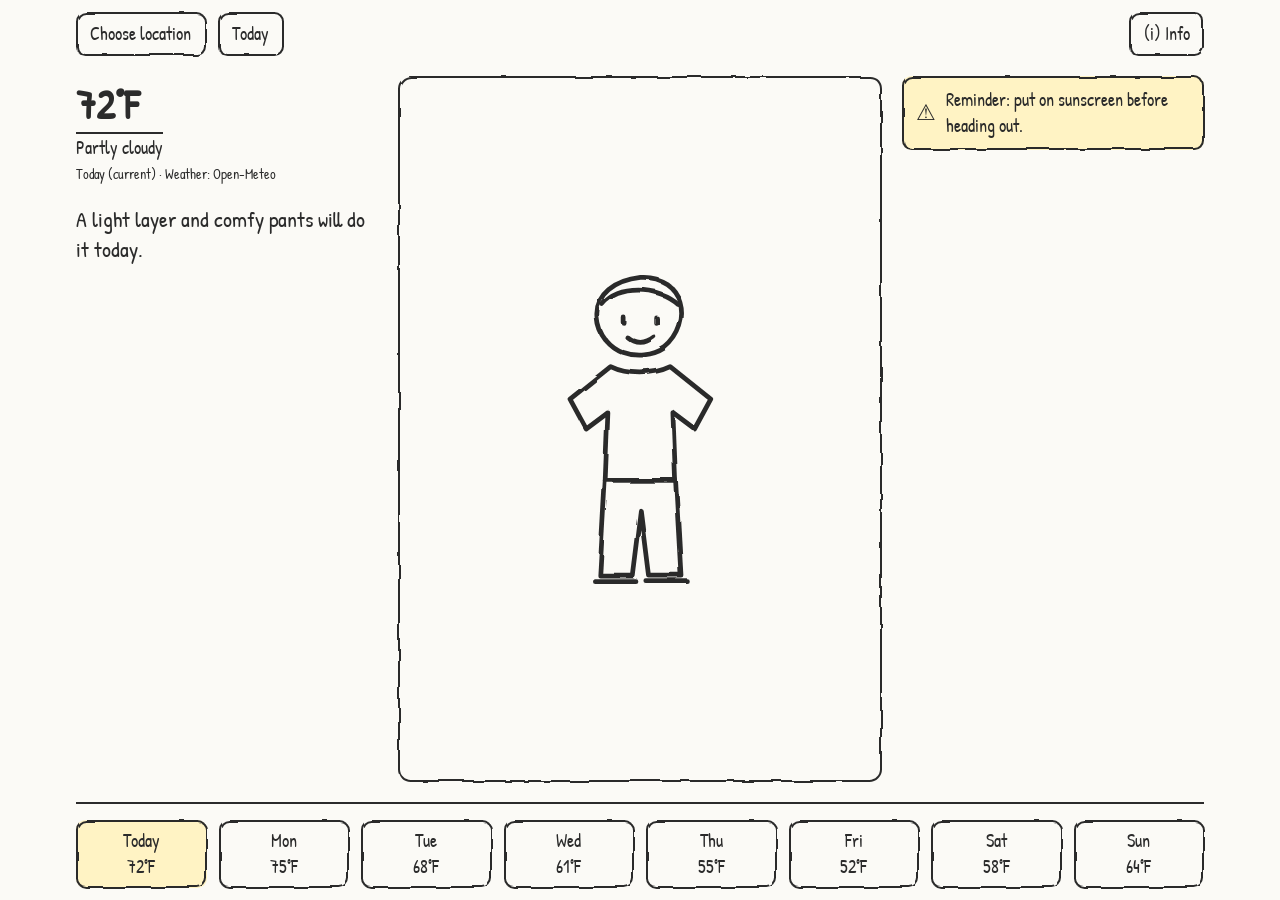
==== index.html @ 9ff26568 "Add manual location entry with US geocoding picker and saved location Co-Authored-By: Claude Sonnet " ====
<!DOCTYPE html>
<html lang="en">
<head>
  <meta charset="utf-8">
  <meta name="viewport" content="width=device-width, initial-scale=1">
  <title>WeatherFit</title>
  <link rel="stylesheet" href="styles.css">
</head>
<body>
  <!-- Pencil-wobble filter used by .sketch borders and the character drawing -->
  <svg width="0" height="0" style="position:absolute" aria-hidden="true" focusable="false">
    <filter id="rough" x="-5%" y="-5%" width="110%" height="110%">
      <feTurbulence type="fractalNoise" baseFrequency="0.035" numOctaves="2" seed="4" result="noise"/>
      <feDisplacementMap in="SourceGraphic" in2="noise" scale="4"/>
    </filter>
  </svg>
  <div class="screen">
    <!-- Top bar: location (left) and date (right) controls -->
    <header class="top-bar">
      <button type="button" class="control" id="location-button">Austin, TX</button>
      <button type="button" class="control" id="date-button">Today</button>
    </header>

    <!-- Temperature, condition, and context line (Req 16) -->
    <section class="conditions" aria-label="Weather conditions">
      <p class="temp">72°F</p>
      <p class="condition">Partly cloudy</p>
      <p class="context">Today (current) · Weather: Open-Meteo</p>
    </section>

    <!-- Character is the focus of the screen -->
    <section class="character" aria-label="Outfit recommendation">
      <svg class="character-art" role="img" aria-label="Placeholder character in a light outfit" viewBox="0 0 200 260">
        <g fill="none" stroke="currentColor" stroke-width="3.5" stroke-linecap="round" stroke-linejoin="round" filter="url(#rough)">
          <!-- head, hair, face -->
          <path d="M100 18 C132 16 140 52 118 70 C100 82 70 74 68 48 C66 30 82 20 100 18 Z"/>
          <path d="M72 38 C84 24 112 24 128 38"/>
          <path d="M88 48 v4 M112 48 v4"/>
          <path d="M90 62 Q100 70 110 62"/>
          <!-- light layer: loose top with sleeves -->
          <path d="M78 84 C90 90 110 90 122 84 L152 108 L140 130 L124 118 L126 168 L74 168 L76 118 L60 130 L48 108 Z"/>
          <!-- comfy pants -->
          <path d="M74 168 L70 238 L94 238 L100 190 L106 238 L130 238 L126 168"/>
          <!-- shoes -->
          <path d="M66 242 L96 242 M104 242 L134 242"/>
        </g>
      </svg>
    </section>

    <p class="recommendation" id="recommendation">A light layer and comfy pants will do it today.</p>

    <div class="reminder" role="note">
      <span class="reminder-icon" aria-hidden="true">⚠</span>
      <span id="reminder-text">Reminder: put on sunscreen before heading out.</span>
    </div>

    <!-- 7-day forecast strip: laptop layout only (hidden on phone) -->
    <nav class="forecast-strip" aria-label="7-day forecast">
      <button type="button" class="control day" aria-pressed="true">Today<br>72°F</button>
      <button type="button" class="control day" aria-pressed="false">Mon<br>75°F</button>
      <button type="button" class="control day" aria-pressed="false">Tue<br>68°F</button>
      <button type="button" class="control day" aria-pressed="false">Wed<br>61°F</button>
      <button type="button" class="control day" aria-pressed="false">Thu<br>55°F</button>
      <button type="button" class="control day" aria-pressed="false">Fri<br>52°F</button>
      <button type="button" class="control day" aria-pressed="false">Sat<br>58°F</button>
      <button type="button" class="control day" aria-pressed="false">Sun<br>64°F</button>
    </nav>

    <footer class="bottom-bar">
      <a class="control info-link" href="info.html" aria-label="Info">(i) Info</a>
    </footer>
  </div>
  <!-- Location picker: search a US city or ZIP, then choose a match (city shown with state) -->
  <dialog id="location-dialog" aria-labelledby="location-title">
    <h2 id="location-title">Choose a US location</h2>
    <form id="location-form">
      <label for="location-input">City or ZIP code</label>
      <div class="search-row">
        <input id="location-input" type="search" autocomplete="off" required>
        <button type="submit" class="control">Search</button>
      </div>
    </form>
    <p id="location-message" role="status"></p>
    <ul id="location-results"></ul>
    <button type="button" class="control" id="location-close">Close</button>
  </dialog>
  <script type="module" src="js/main.js"></script>
</body>
</html>
---- styles.css ----
/* Shared styles for index.html and info.html */
:root {
  --ink: #2b2b2b;
  --paper: #fbfaf6;
  --line: #2b2b2b;
  --accent-bg: #fff3c4;
  --gap: 0.75rem;
}

* { box-sizing: border-box; }

body {
  margin: 0;
  font-family: system-ui, sans-serif;
  line-height: 1.4;
  color: var(--ink);
  background: var(--paper);
}

/* Interactive elements: at least 44x44px, visible focus ring */
.control {
  min-width: 44px;
  min-height: 44px;
  padding: 0.5rem 0.9rem;
  display: inline-flex;
  align-items: center;
  justify-content: center;
  font: inherit;
  color: var(--ink);
  background: var(--paper);
  border: 2px solid var(--line);
  border-radius: 0.6rem;
  text-decoration: none;
  cursor: pointer;
}

:focus-visible {
  outline: 3px solid #0b57d0;
  outline-offset: 2px;
}

/* Main screen, phone: single column filling the viewport */
.screen {
  min-height: 100dvh;
  max-width: 32rem;
  margin: 0 auto;
  padding: var(--gap);
  display: flex;
  flex-direction: column;
  gap: var(--gap);
}

.top-bar {
  display: flex;
  justify-content: space-between;
  gap: var(--gap);
}

.conditions { text-align: center; }
.conditions p { margin: 0; }
.temp { font-size: 2.5rem; font-weight: 700; }
.condition { font-size: 1.1rem; border-top: 2px solid var(--line); display: inline-block; padding-top: 0.15rem; }
.context { font-size: 0.85rem; margin-top: 0.25rem !important; }

/* Character panel takes the remaining height */
.character {
  flex: 1 1 auto;
  min-height: 14rem;
  display: flex;
  align-items: center;
  justify-content: center;
  border: 2px solid var(--line);
  border-radius: 0.8rem;
}

.character-art { height: 100%; max-height: 22rem; width: auto; color: var(--ink); }

.recommendation {
  margin: 0;
  text-align: center;
  font-size: 1.15rem;
}

.reminder {
  display: flex;
  align-items: center;
  gap: 0.6rem;
  padding: 0.7rem 0.9rem;
  background: var(--accent-bg);
  border: 2px solid var(--line);
  border-radius: 0.6rem;
}

.reminder-icon { font-size: 1.4rem; }

/* Info button sits at the bottom-left for one-handed thumb reach */
.bottom-bar { display: flex; justify-content: flex-start; }

/* Info screen (info.html) */
.info {
  max-width: 40rem;
  margin: 0 auto;
  padding: var(--gap);
}

.info section { margin-top: 1.5rem; }
.info h2 { margin: 0 0 0.25rem; font-size: 1.3rem; }
.info p { margin: 0.25rem 0; }
.info a:not(.control) { color: #0b57d0; text-decoration: underline; }
.info-title { margin: 0; font-size: 1.6rem; font-weight: 400; }

/* Forecast strip is laptop-only */
.forecast-strip { display: none; }

.day[aria-pressed="true"] { background: var(--accent-bg); }

/* Main screen, laptop: left text column, character center, reminder right, 7-day strip along the bottom */
@media (min-width: 900px) {
  .screen {
    max-width: 72rem;
    display: grid;
    grid-template-columns: 1fr 1.6fr 1fr;
    grid-template-rows: auto auto 1fr auto;
    grid-template-areas:
      "top       top       info"
      "cond      character reminder"
      "rec       character reminder"
      "strip     strip     strip";
    gap: 1.25rem;
  }

  .screen .top-bar { grid-area: top; justify-content: flex-start; }
  .bottom-bar { display: contents; }
  .info-link { grid-area: info; justify-self: end; align-self: start; }

  /* Temp/condition and the recommendation stack in the left column */
  .conditions { grid-area: cond; text-align: left; align-self: start; }
  .recommendation { grid-area: rec; align-self: start; text-align: left; font-size: 1.35rem; }

  .character { grid-area: character; min-height: 24rem; }
  .reminder { grid-area: reminder; align-self: start; }

  .forecast-strip {
    grid-area: strip;
    display: flex;
    gap: var(--gap);
    padding-top: 1rem;
    border-top: 2px solid var(--line);
  }
  .day { flex: 1 1 0; text-align: center; }
}

/* Hand-drawn look: handwriting font + pencil-wobbled borders */
@font-face {
  font-family: "Patrick Hand";
  src: url("assets/fonts/PatrickHand-Regular.ttf") format("truetype");
  font-display: swap;
}

body { font-family: "Patrick Hand", "Comic Sans MS", cursive, sans-serif; font-size: 1.15rem; }

/* Border moves to a pseudo-element so the wobble filter distorts the line, not the text */
.control,
.character,
.reminder {
  position: relative;
  border: none;
}

.control::before,
.character::before,
.reminder::before {
  content: "";
  position: absolute;
  inset: 0;
  border: 2.5px solid var(--line);
  border-radius: inherit;
  filter: url(#rough);
  pointer-events: none;
}

.condition { border-top-width: 2.5px; }

/* Location picker dialog: bottom sheet on phone for one-handed reach */
dialog {
  width: min(32rem, 100%);
  max-height: 85dvh;
  margin: auto auto 0;
  padding: var(--gap);
  color: var(--ink);
  background: var(--paper);
  border: 2.5px solid var(--line);
  border-radius: 0.8rem 0.8rem 0 0;
  overflow-y: auto;
}

dialog::backdrop { background: rgba(0, 0, 0, 0.4); }
dialog h2 { margin: 0 0 var(--gap); font-size: 1.3rem; }
dialog label { display: block; margin-bottom: 0.25rem; }
dialog ul { list-style: none; margin: 0; padding: 0; display: grid; gap: 0.5rem; }
dialog p { margin: var(--gap) 0 0.5rem; }

.search-row { display: flex; gap: 0.5rem; }

.search-row input {
  flex: 1;
  min-height: 44px;
  padding: 0.4rem 0.7rem;
  font: inherit;
  color: var(--ink);
  background: #fff;
  border: 2px solid var(--line);
  border-radius: 0.6rem;
}

.result { width: 100%; justify-content: flex-start; text-align: left; }
#location-close { margin-top: var(--gap); }

@media (min-width: 900px) {
  dialog { margin: auto; border-radius: 0.8rem; }
}
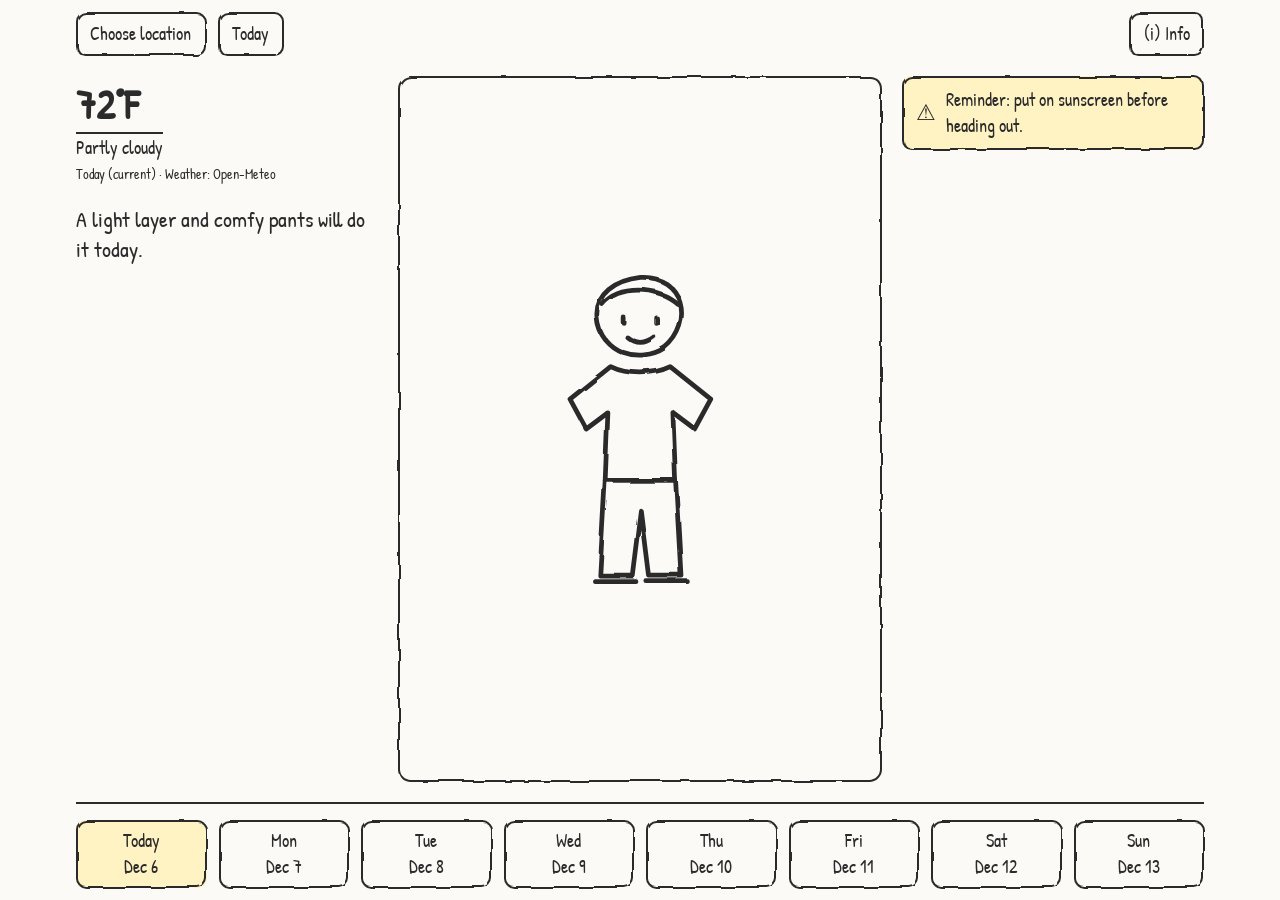
==== commit de0b999c: "Add date selection: today plus 7 forecast days via picker and laptop strip Co-Authored-By: Claude So" ====
--- a/index.html
+++ b/index.html
@@ -25,7 +25,7 @@
     <section class="conditions" aria-label="Weather conditions">
       <p class="temp">72°F</p>
       <p class="condition">Partly cloudy</p>
-      <p class="context">Today (current) · Weather: Open-Meteo</p>
+      <p class="context" id="context">Today (current) · Weather: Open-Meteo</p>
     </section>
 
     <!-- Character is the focus of the screen -->
@@ -55,24 +55,23 @@
     </div>
 
     <!-- 7-day forecast strip: laptop layout only (hidden on phone) -->
-    <nav class="forecast-strip" aria-label="7-day forecast">
-      <button type="button" class="control day" aria-pressed="true">Today<br>72°F</button>
-      <button type="button" class="control day" aria-pressed="false">Mon<br>75°F</button>
-      <button type="button" class="control day" aria-pressed="false">Tue<br>68°F</button>
-      <button type="button" class="control day" aria-pressed="false">Wed<br>61°F</button>
-      <button type="button" class="control day" aria-pressed="false">Thu<br>55°F</button>
-      <button type="button" class="control day" aria-pressed="false">Fri<br>52°F</button>
-      <button type="button" class="control day" aria-pressed="false">Sat<br>58°F</button>
-      <button type="button" class="control day" aria-pressed="false">Sun<br>64°F</button>
-    </nav>
+    <nav class="forecast-strip" id="forecast-strip" aria-label="7-day forecast"></nav>
 
     <footer class="bottom-bar">
       <a class="control info-link" href="info.html" aria-label="Info">(i) Info</a>
     </footer>
   </div>
+  <!-- Date picker: today plus 7 forecast days -->
+  <dialog id="date-dialog" aria-labelledby="date-title">
+    <h2 id="date-title">Choose a day</h2>
+    <ul id="date-list"></ul>
+    <button type="button" class="control" id="date-close">Close</button>
+  </dialog>
+
   <!-- Location picker: search a US city or ZIP, then choose a match (city shown with state) -->
   <dialog id="location-dialog" aria-labelledby="location-title">
     <h2 id="location-title">Choose a US location</h2>
+    <button type="button" class="control" id="geolocate-button">Use my location</button>
     <form id="location-form">
       <label for="location-input">City or ZIP code</label>
       <div class="search-row">
--- a/styles.css
+++ b/styles.css
@@ -112,7 +112,8 @@
 /* Forecast strip is laptop-only */
 .forecast-strip { display: none; }
 
-.day[aria-pressed="true"] { background: var(--accent-bg); }
+.day[aria-pressed="true"],
+.result[aria-pressed="true"] { background: var(--accent-bg); }
 
 /* Main screen, laptop: left text column, character center, reminder right, 7-day strip along the bottom */
 @media (min-width: 900px) {
@@ -215,6 +216,7 @@
 
 .result { width: 100%; justify-content: flex-start; text-align: left; }
 #location-close { margin-top: var(--gap); }
+#geolocate-button { width: 100%; margin-bottom: var(--gap); }
 
 @media (min-width: 900px) {
   dialog { margin: auto; border-radius: 0.8rem; }
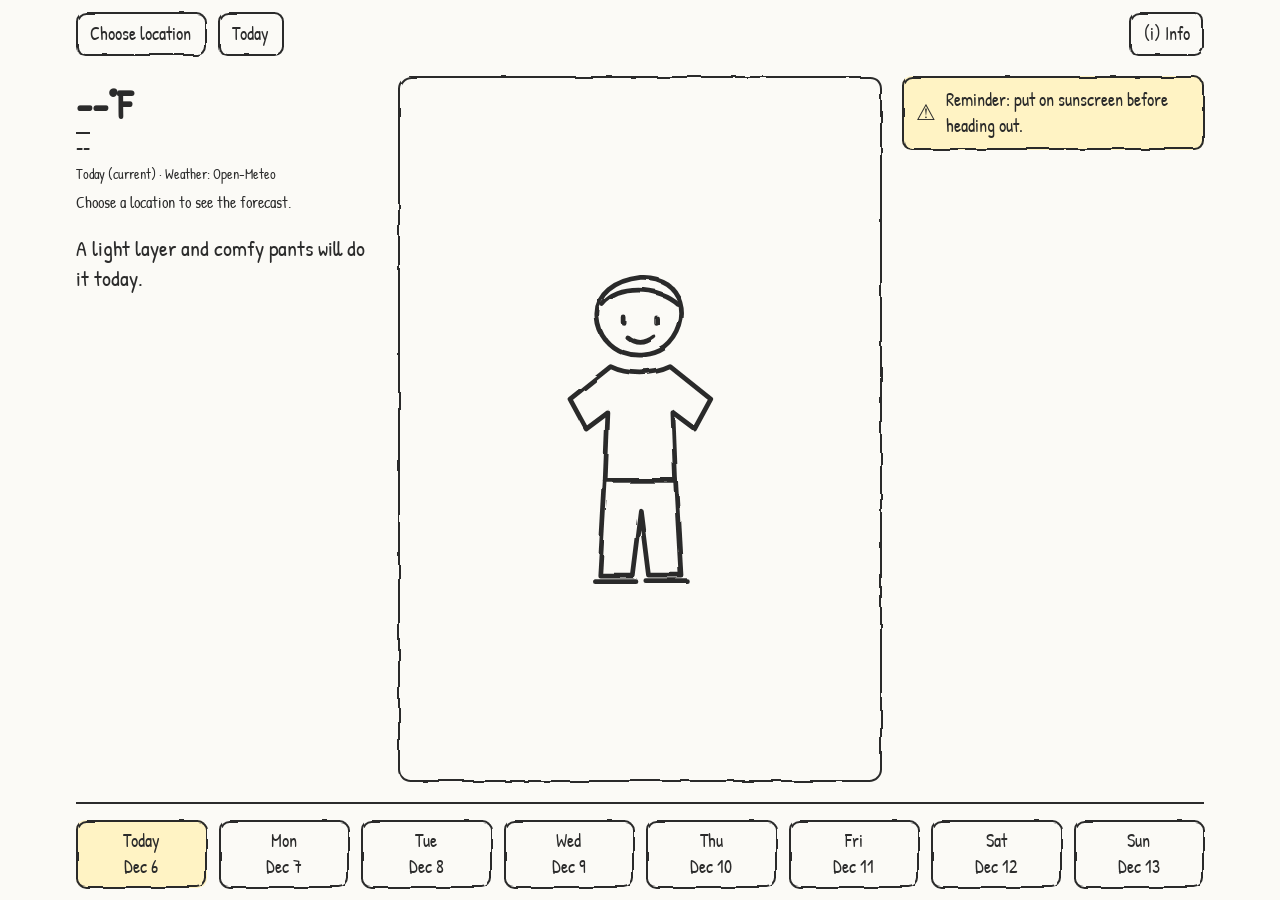
==== commit 799d748d: "Fetch live Open-Meteo forecast with loading, error/retry, and missing-data states Co-Authored-By: Cl" ====
--- a/index.html
+++ b/index.html
@@ -23,9 +23,11 @@
 
     <!-- Temperature, condition, and context line (Req 16) -->
     <section class="conditions" aria-label="Weather conditions">
-      <p class="temp">72°F</p>
-      <p class="condition">Partly cloudy</p>
+      <p class="temp" id="temp">--°F</p>
+      <p class="condition" id="condition">--</p>
       <p class="context" id="context">Today (current) · Weather: Open-Meteo</p>
+      <p class="status" id="status" role="status"></p>
+      <button type="button" class="control" id="retry-button" hidden>Try again</button>
     </section>
 
     <!-- Character is the focus of the screen -->
--- a/styles.css
+++ b/styles.css
@@ -221,3 +221,12 @@
 @media (min-width: 900px) {
   dialog { margin: auto; border-radius: 0.8rem; }
 }
+
+/* Loading / error / empty status under the conditions */
+.conditions .status { margin: 0.4rem 0 0; font-size: 1rem; }
+.conditions .status:empty { display: none; }
+.conditions[data-state="loading"] .temp,
+.conditions[data-state="loading"] .condition { opacity: 0.4; }
+.conditions[data-state="error"] .status { font-weight: 700; }
+#retry-button { margin-top: 0.4rem; }
+#retry-button[hidden] { display: none; }
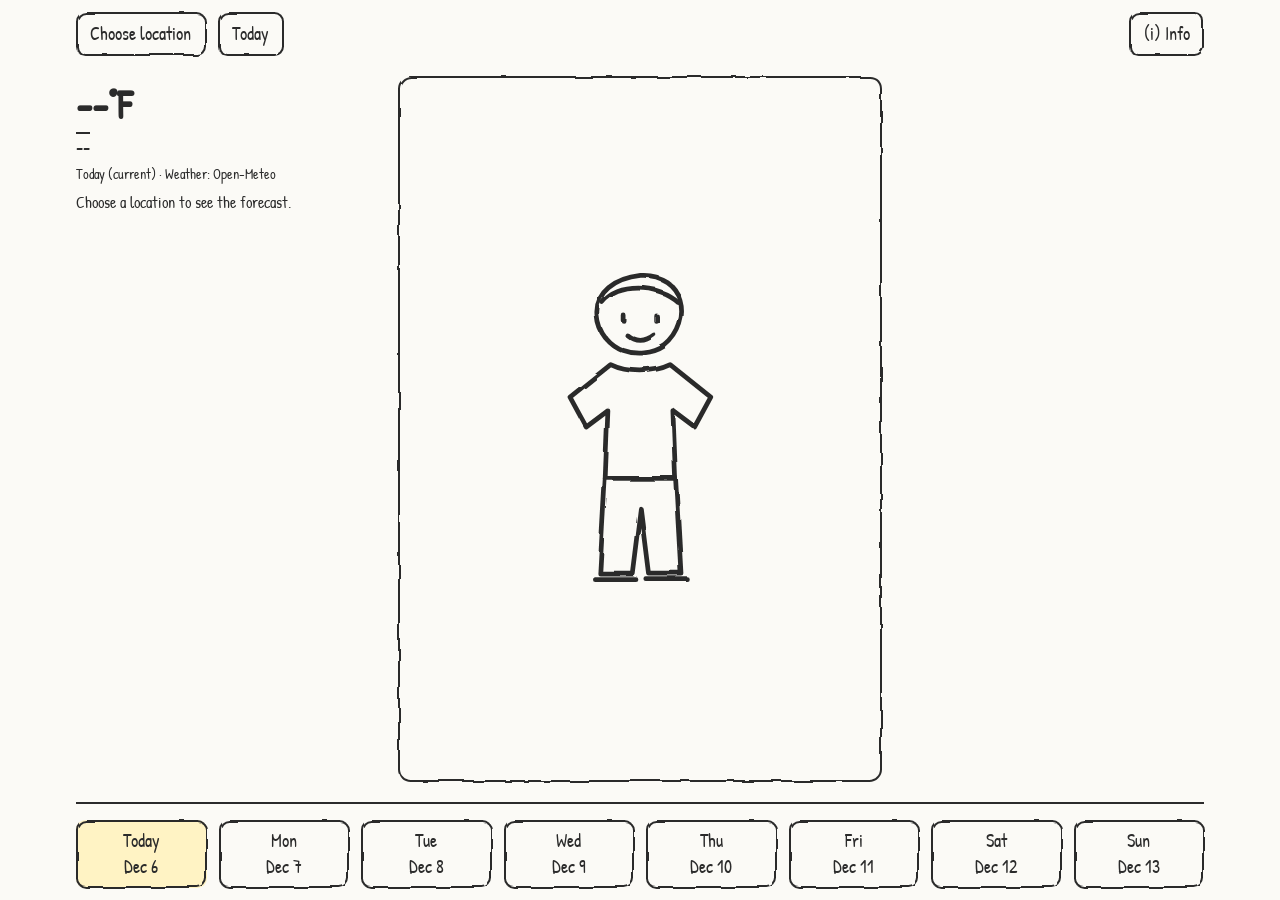
==== commit dd5dd0d1: "Add recommendation state, per-date stored variations, and drafted wording pools Co-Authored-By: Clau" ====
--- a/index.html
+++ b/index.html
@@ -47,14 +47,13 @@
           <path d="M66 242 L96 242 M104 242 L134 242"/>
         </g>
       </svg>
+      <p class="outfit-caption" id="outfit-caption"></p>
     </section>
 
-    <p class="recommendation" id="recommendation">A light layer and comfy pants will do it today.</p>
+    <p class="recommendation" id="recommendation"></p>
 
-    <div class="reminder" role="note">
-      <span class="reminder-icon" aria-hidden="true">⚠</span>
-      <span id="reminder-text">Reminder: put on sunscreen before heading out.</span>
-    </div>
+    <!-- Reminders, built from the recommendation state; hidden when none apply -->
+    <div class="reminders" id="reminders" role="note" hidden></div>
 
     <!-- 7-day forecast strip: laptop layout only (hidden on phone) -->
     <nav class="forecast-strip" id="forecast-strip" aria-label="7-day forecast"></nav>
--- a/styles.css
+++ b/styles.css
@@ -82,6 +82,7 @@
 }
 
 .reminder {
+  margin: 0;
   display: flex;
   align-items: center;
   gap: 0.6rem;
@@ -139,7 +140,7 @@
   .recommendation { grid-area: rec; align-self: start; text-align: left; font-size: 1.35rem; }
 
   .character { grid-area: character; min-height: 24rem; }
-  .reminder { grid-area: reminder; align-self: start; }
+  .reminders { grid-area: reminder; align-self: start; }
 
   .forecast-strip {
     grid-area: strip;
@@ -230,3 +231,12 @@
 .conditions[data-state="error"] .status { font-weight: 700; }
 #retry-button { margin-top: 0.4rem; }
 #retry-button[hidden] { display: none; }
+
+/* Reminders stack when more than one applies; the container is hidden when none do */
+.reminders { display: grid; gap: 0.5rem; }
+.reminders[hidden] { display: none; }
+
+/* Character panel: art on top, placeholder caption underneath */
+.character { flex-direction: column; gap: 0.25rem; padding: 0.5rem; }
+.character-art { flex: 1 1 0; min-height: 0; }
+.outfit-caption { margin: 0; font-size: 0.9rem; }
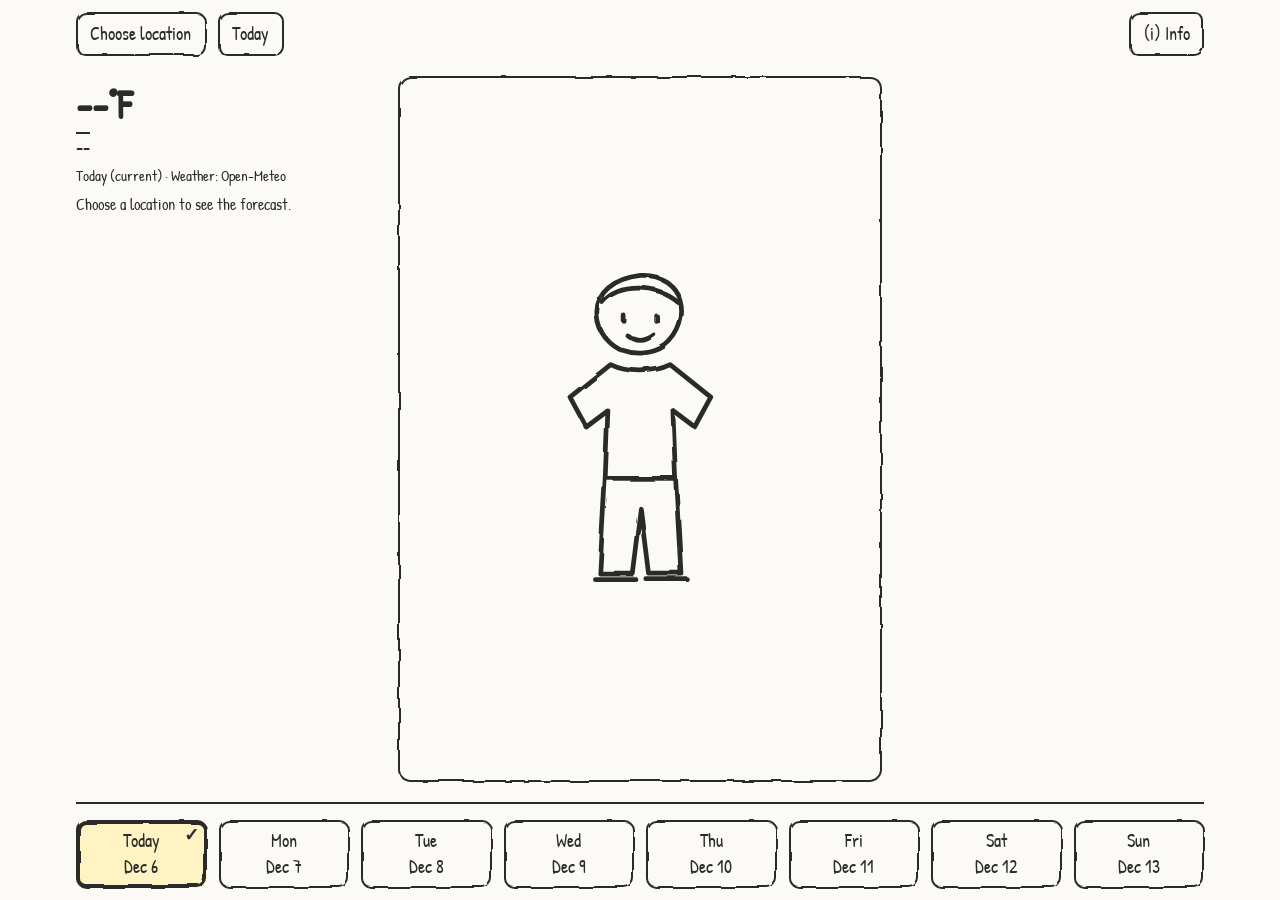
==== commit 45c4fff7: "Accessibility pass: non-color selected state, landmarks, accessible names, larger small text Co-Auth" ====
--- a/index.html
+++ b/index.html
@@ -14,11 +14,12 @@
       <feDisplacementMap in="SourceGraphic" in2="noise" scale="4"/>
     </filter>
   </svg>
-  <div class="screen">
+  <main class="screen">
+    <h1 class="visually-hidden">WeatherFit</h1>
     <!-- Top bar: location (left) and date (right) controls -->
     <header class="top-bar">
-      <button type="button" class="control" id="location-button">Austin, TX</button>
-      <button type="button" class="control" id="date-button">Today</button>
+      <button type="button" class="control" id="location-button" aria-haspopup="dialog">Austin, TX</button>
+      <button type="button" class="control" id="date-button" aria-haspopup="dialog">Today</button>
     </header>
 
     <!-- Temperature, condition, and context line (Req 16) -->
@@ -31,8 +32,8 @@
     </section>
 
     <!-- Character is the focus of the screen -->
-    <section class="character" aria-label="Outfit recommendation">
-      <svg class="character-art" role="img" aria-label="Placeholder character in a light outfit" viewBox="0 0 200 260">
+    <section class="character" role="group" tabindex="0" aria-label="Outfit recommendation">
+      <svg class="character-art" id="normal-art" role="img" aria-label="Placeholder character in a light outfit" viewBox="0 0 200 260">
         <g fill="none" stroke="currentColor" stroke-width="3.5" stroke-linecap="round" stroke-linejoin="round" filter="url(#rough)">
           <!-- head, hair, face -->
           <path d="M100 18 C132 16 140 52 118 70 C100 82 70 74 68 48 C66 30 82 20 100 18 Z"/>
@@ -47,7 +48,17 @@
           <path d="M66 242 L96 242 M104 242 L134 242"/>
         </g>
       </svg>
-      <p class="outfit-caption" id="outfit-caption"></p>
+      <!-- Hidden Halloween outfit (placeholder art): friendly bedsheet ghost -->
+      <svg class="character-art" id="halloween-art" hidden role="img" aria-label="Placeholder character in a Halloween ghost costume" viewBox="0 0 200 260">
+        <g fill="none" stroke="currentColor" stroke-width="3.5" stroke-linecap="round" stroke-linejoin="round" filter="url(#rough)">
+          <path d="M100 22 C60 22 46 56 48 96 L44 238 L62 224 L78 242 L96 226 L114 242 L132 224 L152 238 L152 96 C154 56 140 22 100 22 Z"/>
+          <path d="M80 80 a6 9 0 1 0 0.1 0 M120 80 a6 9 0 1 0 0.1 0"/>
+          <path d="M88 112 Q100 124 112 112"/>
+          <path d="M48 140 Q30 150 36 168 M152 140 Q170 150 164 168"/>
+          <path d="M70 244 L96 244 M104 244 L130 244" stroke-width="3"/>
+        </g>
+      </svg>
+      <p class="outfit-caption" id="outfit-caption" aria-live="polite"></p>
     </section>
 
     <p class="recommendation" id="recommendation"></p>
@@ -61,7 +72,7 @@
     <footer class="bottom-bar">
       <a class="control info-link" href="info.html" aria-label="Info">(i) Info</a>
     </footer>
-  </div>
+  </main>
   <!-- Date picker: today plus 7 forecast days -->
   <dialog id="date-dialog" aria-labelledby="date-title">
     <h2 id="date-title">Choose a day</h2>
--- a/styles.css
+++ b/styles.css
@@ -60,7 +60,7 @@
 .conditions p { margin: 0; }
 .temp { font-size: 2.5rem; font-weight: 700; }
 .condition { font-size: 1.1rem; border-top: 2px solid var(--line); display: inline-block; padding-top: 0.15rem; }
-.context { font-size: 0.85rem; margin-top: 0.25rem !important; }
+.context { margin-top: 0.25rem !important; }
 
 /* Character panel takes the remaining height */
 .character {
@@ -107,6 +107,7 @@
 .info section { margin-top: 1.5rem; }
 .info h2 { margin: 0 0 0.25rem; font-size: 1.3rem; }
 .info p { margin: 0.25rem 0; }
+.info ul { margin: 0.25rem 0; padding-left: 1.4rem; }
 .info a:not(.control) { color: #0b57d0; text-decoration: underline; }
 .info-title { margin: 0; font-size: 1.6rem; font-weight: 400; }
 
@@ -240,3 +241,33 @@
 .character { flex-direction: column; gap: 0.25rem; padding: 0.5rem; }
 .character-art { flex: 1 1 0; min-height: 0; }
 .outfit-caption { margin: 0; font-size: 0.9rem; }
+
+/* Character panel is focusable (keyboard route to the hidden outfit); double-tap must not zoom */
+.character { touch-action: manipulation; }
+.character-art[hidden] { display: none; }
+
+/* Accessibility pass */
+.visually-hidden {
+  position: absolute;
+  width: 1px;
+  height: 1px;
+  overflow: hidden;
+  clip-path: inset(50%);
+  white-space: nowrap;
+}
+
+/* Selected day: a checkmark and heavier border, so the state isn't shown by color alone */
+.day[aria-pressed="true"]::after,
+.result[aria-pressed="true"]::after {
+  content: "✓";
+  position: absolute;
+  top: 2px;
+  right: 8px;
+  font-weight: 700;
+}
+
+.day[aria-pressed="true"]::before,
+.result[aria-pressed="true"]::before { border-width: 4px; }
+
+.context { font-size: 0.95rem; }
+.outfit-caption { font-size: 1rem; }
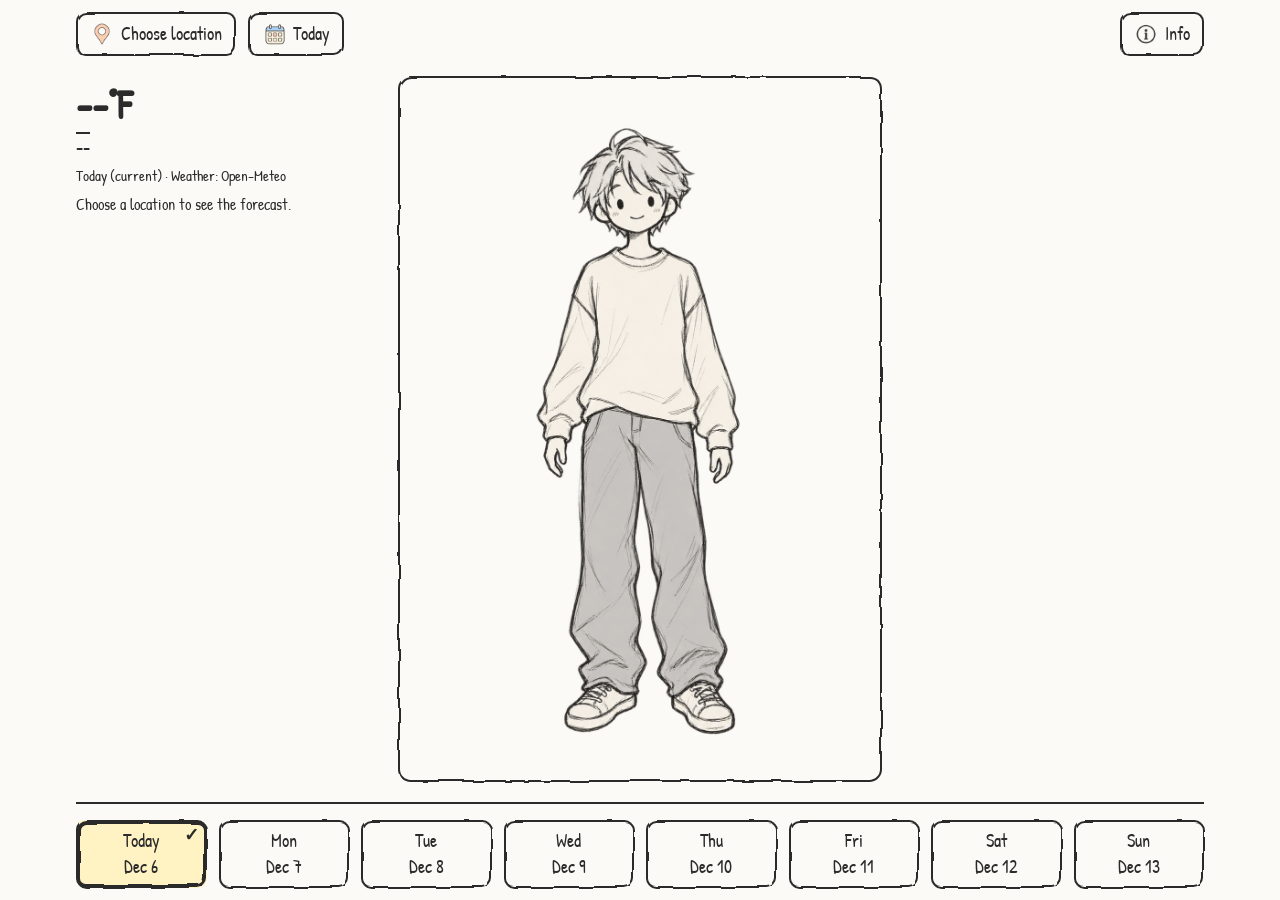
==== commit 8143bc84: "Add AI-generated art and wire it to the recommendation state Co-Authored-By: Claude Sonnet 5.5 <nore" ====
--- a/index.html
+++ b/index.html
@@ -18,13 +18,16 @@
     <h1 class="visually-hidden">WeatherFit</h1>
     <!-- Top bar: location (left) and date (right) controls -->
     <header class="top-bar">
-      <button type="button" class="control" id="location-button" aria-haspopup="dialog">Austin, TX</button>
-      <button type="button" class="control" id="date-button" aria-haspopup="dialog">Today</button>
+      <button type="button" class="control" id="location-button" aria-haspopup="dialog"><img class="icon" src="assets/ui-location.png" alt="" width="24" height="24"><span id="location-label">Choose location</span></button>
+      <button type="button" class="control" id="date-button" aria-haspopup="dialog"><img class="icon" src="assets/ui-calendar.png" alt="" width="24" height="24"><span id="date-label">Today</span></button>
     </header>
 
     <!-- Temperature, condition, and context line (Req 16) -->
     <section class="conditions" aria-label="Weather conditions">
-      <p class="temp" id="temp">--°F</p>
+      <div class="temp-row">
+        <img class="weather-icon" id="weather-icon" alt="" width="64" height="64" hidden>
+        <p class="temp" id="temp">--°F</p>
+      </div>
       <p class="condition" id="condition">--</p>
       <p class="context" id="context">Today (current) · Weather: Open-Meteo</p>
       <p class="status" id="status" role="status"></p>
@@ -33,32 +36,8 @@
 
     <!-- Character is the focus of the screen -->
     <section class="character" role="group" tabindex="0" aria-label="Outfit recommendation">
-      <svg class="character-art" id="normal-art" role="img" aria-label="Placeholder character in a light outfit" viewBox="0 0 200 260">
-        <g fill="none" stroke="currentColor" stroke-width="3.5" stroke-linecap="round" stroke-linejoin="round" filter="url(#rough)">
-          <!-- head, hair, face -->
-          <path d="M100 18 C132 16 140 52 118 70 C100 82 70 74 68 48 C66 30 82 20 100 18 Z"/>
-          <path d="M72 38 C84 24 112 24 128 38"/>
-          <path d="M88 48 v4 M112 48 v4"/>
-          <path d="M90 62 Q100 70 110 62"/>
-          <!-- light layer: loose top with sleeves -->
-          <path d="M78 84 C90 90 110 90 122 84 L152 108 L140 130 L124 118 L126 168 L74 168 L76 118 L60 130 L48 108 Z"/>
-          <!-- comfy pants -->
-          <path d="M74 168 L70 238 L94 238 L100 190 L106 238 L130 238 L126 168"/>
-          <!-- shoes -->
-          <path d="M66 242 L96 242 M104 242 L134 242"/>
-        </g>
-      </svg>
-      <!-- Hidden Halloween outfit (placeholder art): friendly bedsheet ghost -->
-      <svg class="character-art" id="halloween-art" hidden role="img" aria-label="Placeholder character in a Halloween ghost costume" viewBox="0 0 200 260">
-        <g fill="none" stroke="currentColor" stroke-width="3.5" stroke-linecap="round" stroke-linejoin="round" filter="url(#rough)">
-          <path d="M100 22 C60 22 46 56 48 96 L44 238 L62 224 L78 242 L96 226 L114 242 L132 224 L152 238 L152 96 C154 56 140 22 100 22 Z"/>
-          <path d="M80 80 a6 9 0 1 0 0.1 0 M120 80 a6 9 0 1 0 0.1 0"/>
-          <path d="M88 112 Q100 124 112 112"/>
-          <path d="M48 140 Q30 150 36 168 M152 140 Q170 150 164 168"/>
-          <path d="M70 244 L96 244 M104 244 L130 244" stroke-width="3"/>
-        </g>
-      </svg>
-      <p class="outfit-caption" id="outfit-caption" aria-live="polite"></p>
+      <img class="character-art" id="character-art" src="assets/character-base.png" alt="Character wearing a plain sweater and gray pants" width="1024" height="1365">
+      <p class="visually-hidden" id="outfit-announcer" aria-live="polite"></p>
     </section>
 
     <p class="recommendation" id="recommendation"></p>
@@ -70,7 +49,7 @@
     <nav class="forecast-strip" id="forecast-strip" aria-label="7-day forecast"></nav>
 
     <footer class="bottom-bar">
-      <a class="control info-link" href="info.html" aria-label="Info">(i) Info</a>
+      <a class="control info-link" href="info.html"><img class="icon" src="assets/ui-info.png" alt="" width="24" height="24"><span>Info</span></a>
     </footer>
   </main>
   <!-- Date picker: today plus 7 forecast days -->
--- a/styles.css
+++ b/styles.css
@@ -73,7 +73,7 @@
   border-radius: 0.8rem;
 }
 
-.character-art { height: 100%; max-height: 22rem; width: auto; color: var(--ink); }
+.character-art { height: 100%; width: auto; }
 
 .recommendation {
   margin: 0;
@@ -92,7 +92,6 @@
   border-radius: 0.6rem;
 }
 
-.reminder-icon { font-size: 1.4rem; }
 
 /* Info button sits at the bottom-left for one-handed thumb reach */
 .bottom-bar { display: flex; justify-content: flex-start; }
@@ -237,14 +236,12 @@
 .reminders { display: grid; gap: 0.5rem; }
 .reminders[hidden] { display: none; }
 
-/* Character panel: art on top, placeholder caption underneath */
+/* Character panel: the art fills it */
 .character { flex-direction: column; gap: 0.25rem; padding: 0.5rem; }
 .character-art { flex: 1 1 0; min-height: 0; }
-.outfit-caption { margin: 0; font-size: 0.9rem; }
 
 /* Character panel is focusable (keyboard route to the hidden outfit); double-tap must not zoom */
 .character { touch-action: manipulation; }
-.character-art[hidden] { display: none; }
 
 /* Accessibility pass */
 .visually-hidden {
@@ -270,4 +267,20 @@
 .result[aria-pressed="true"]::before { border-width: 4px; }
 
 .context { font-size: 0.95rem; }
-.outfit-caption { font-size: 1rem; }
+
+/* Art images */
+.icon { width: 24px; height: 24px; margin-right: 0.4rem; flex: none; }
+
+.temp-row { display: flex; align-items: center; justify-content: center; gap: 0.5rem; }
+.temp-row .temp { margin: 0; }
+.weather-icon { width: 64px; height: 64px; }
+.weather-icon[hidden] { display: none; }
+
+.reminder-icon { width: 40px; height: 40px; flex: none; }
+
+/* The character art is a PNG now: fit it inside the panel */
+.character-art { object-fit: contain; width: auto; max-width: 100%; }
+
+@media (min-width: 900px) {
+  .temp-row { justify-content: flex-start; }
+}
